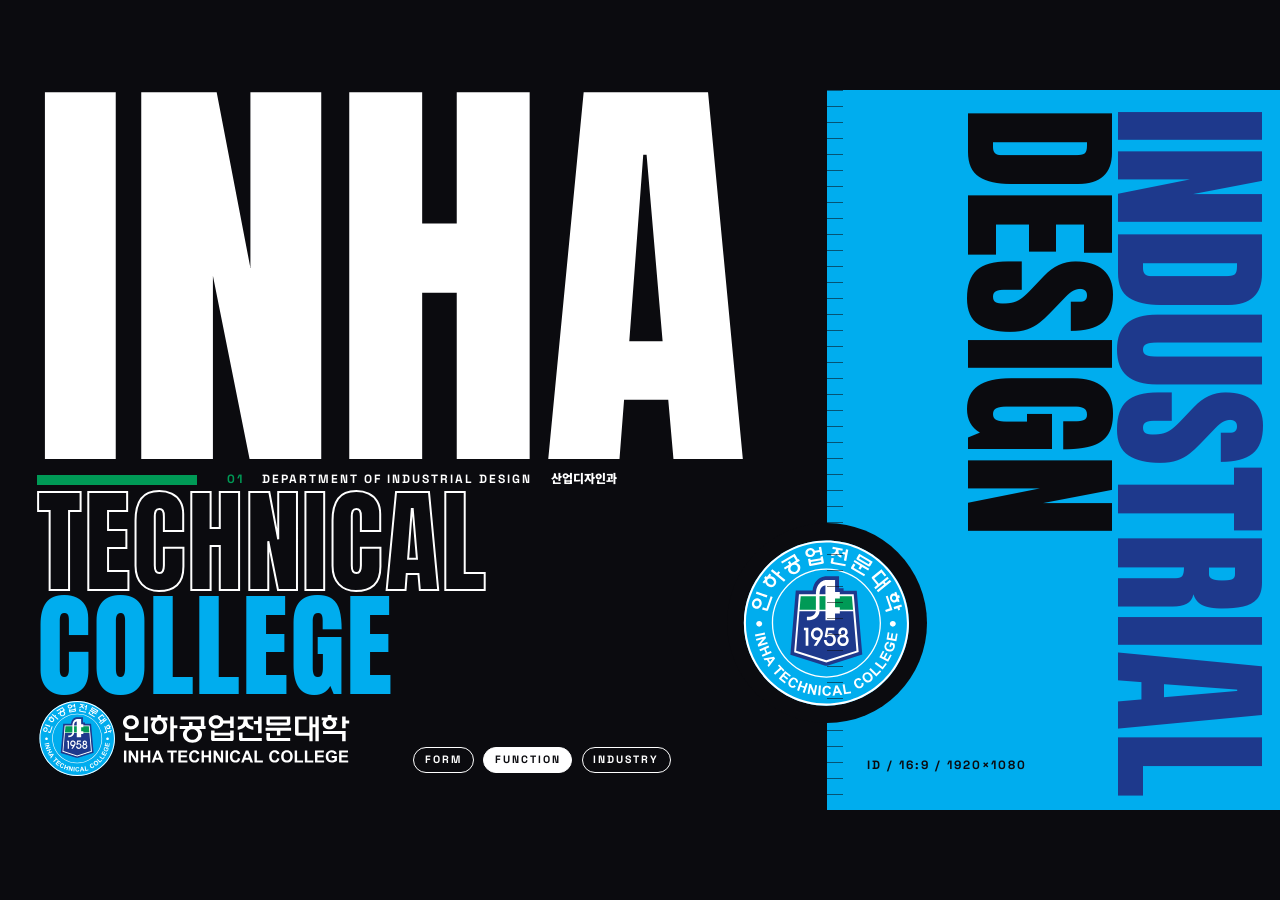
==== typography-art/index.html @ afdb6280 "Add INHA Industrial Design typography poster (1920x1080 HTML/CSS) 16:9 typographic layout built on t" ====
<!doctype html>
<html lang="ko">
<head>
  <meta charset="utf-8">
  <meta name="viewport" content="width=device-width, initial-scale=1">
  <title>INHA Industrial Design</title>
  <link rel="preconnect" href="https://fonts.googleapis.com">
  <link rel="preconnect" href="https://fonts.gstatic.com" crossorigin>
  <link href="https://fonts.googleapis.com/css2?family=Anton&family=Space+Grotesk:wght@400;700&family=Noto+Sans+KR:wght@500;900&display=swap" rel="stylesheet">
  <link rel="stylesheet" href="style.css">
</head>
<body>
  <!-- 1920×1080 stage; scales to any window, keeps 16:9 -->
  <div class="frame">
    <main class="stage">

      <!-- left: black field -->
      <section class="field">
        <h1 class="inha" aria-label="INHA">INHA</h1>

        <div class="tc">
          <span class="technical">TECHNICAL</span>
          <span class="college">COLLEGE</span>
        </div>

        <div class="bar"></div>

        <p class="meta meta--top">
          <span>01</span>
          <span>DEPARTMENT OF INDUSTRIAL DESIGN</span>
          <span class="ko">산업디자인과</span>
        </p>

        <img class="lockup" src="assets/inha-lockup.svg" alt="인하공업전문대학 INHA TECHNICAL COLLEGE">

        <ul class="keywords">
          <li>FORM</li>
          <li>FUNCTION</li>
          <li>INDUSTRY</li>
        </ul>
      </section>

      <!-- right: cyan panel -->
      <section class="panel">
        <div class="vertical">
          <span class="industrial">INDUSTRIAL</span>
          <span class="design">DESIGN</span>
        </div>
        <p class="meta meta--panel">ID / 16:9 / 1920×1080</p>
      </section>

      <!-- emblem on the seam -->
      <div class="seal">
        <img src="assets/inha-emblem.svg" alt="인하공업전문대학 엠블럼">
      </div>

      <div class="ruler" aria-hidden="true"></div>
    </main>
  </div>
</body>
</html>
---- typography-art/style.css ----
/* INHA TECHNICAL COLLEGE — INDUSTRIAL DESIGN
   Designed on a 1920×1080 grid. --u equals 1px at full size,
   so every value below reads as a pixel on the original artboard. */

:root {
  --cyan: #00adee;   /* logo cyan  */
  --navy: #1e398c;   /* logo navy  */
  --green: #009a56;  /* logo green */
  --ink: #0b0b0f;
  --paper: #ffffff;
}

* { margin: 0; padding: 0; box-sizing: border-box; }

html, body { height: 100%; }

body {
  background: var(--ink);
  display: grid;
  place-items: center;
  overflow: hidden;
}

.frame {
  width: min(100vw, calc(100vh * 16 / 9));
  aspect-ratio: 16 / 9;
  container-type: inline-size;
}

.stage {
  --u: calc(100cqw / 1920);
  position: relative;
  width: 100%;
  height: 100%;
  overflow: hidden;
  background: var(--ink);
  color: var(--paper);
  font-family: "Space Grotesk", "Noto Sans KR", sans-serif;
}

/* ---------- left field ---------- */

.inha {
  position: absolute;
  left: calc(48 * var(--u));
  top: calc(-38 * var(--u));
  font-family: "Anton", sans-serif;
  font-weight: 400;
  font-size: calc(640 * var(--u));
  line-height: 1;
  letter-spacing: calc(-6 * var(--u));
  color: var(--paper);
}

.tc {
  position: absolute;
  left: calc(56 * var(--u));
  top: calc(600 * var(--u));
  display: flex;
  flex-direction: column;
  font-family: "Anton", sans-serif;
  font-size: calc(170 * var(--u));
  line-height: .92;
  letter-spacing: calc(2 * var(--u));
}

.technical {
  color: transparent;
  -webkit-text-stroke: calc(3 * var(--u)) var(--paper);
}

.college { color: var(--cyan); }

.bar {
  position: absolute;
  left: calc(56 * var(--u));
  top: calc(578 * var(--u));
  width: calc(240 * var(--u));
  height: calc(14 * var(--u));
  background: var(--green);
}

.meta {
  font-size: calc(18 * var(--u));
  font-weight: 700;
  letter-spacing: calc(3 * var(--u));
  text-transform: uppercase;
}

.meta--top {
  position: absolute;
  left: calc(340 * var(--u));
  top: calc(568 * var(--u));
  display: flex;
  gap: calc(28 * var(--u));
  align-items: baseline;
}

.meta--top span:first-child { color: var(--green); }

.ko {
  font-family: "Noto Sans KR", sans-serif;
  font-weight: 900;
  letter-spacing: 0;
}

.lockup {
  position: absolute;
  left: calc(56 * var(--u));
  bottom: calc(48 * var(--u));
  width: calc(470 * var(--u));
  height: auto;
}

.keywords {
  position: absolute;
  list-style: none;
  left: calc(620 * var(--u));
  bottom: calc(56 * var(--u));
  display: flex;
  gap: calc(14 * var(--u));
  font-size: calc(16 * var(--u));
  font-weight: 700;
  letter-spacing: calc(3 * var(--u));
}

.keywords li {
  padding: calc(8 * var(--u)) calc(16 * var(--u));
  border: calc(2 * var(--u)) solid var(--paper);
  border-radius: calc(40 * var(--u));
}

.keywords li:nth-child(2) {
  background: var(--paper);
  color: var(--ink);
}

/* ---------- right panel ---------- */

.panel {
  position: absolute;
  top: 0;
  right: 0;
  width: calc(680 * var(--u));
  height: 100%;
  background: var(--cyan);
  color: var(--navy);
}

.vertical {
  position: absolute;
  top: calc(26 * var(--u));
  right: calc(30 * var(--u));
  display: flex;
  flex-direction: row-reverse;
  gap: calc(10 * var(--u));
  font-family: "Anton", sans-serif;
}

.vertical span {
  writing-mode: vertical-rl;
  line-height: .86;
}

.industrial {
  font-size: calc(250 * var(--u));
  color: var(--navy);
}

.design {
  font-size: calc(250 * var(--u));
  color: var(--ink);
}

.meta--panel {
  position: absolute;
  left: calc(60 * var(--u));
  bottom: calc(56 * var(--u));
  color: var(--ink);
}

/* ---------- emblem on the seam ---------- */

.seal {
  position: absolute;
  left: calc((1240 - 150) * var(--u));
  top: calc(650 * var(--u));
  width: calc(300 * var(--u));
  height: calc(300 * var(--u));
  padding: calc(20 * var(--u));
  border-radius: 50%;
  background: var(--ink);
}

.seal img {
  display: block;
  width: 100%;
  height: 100%;
}

/* thin tick ruler on the seam */
.ruler {
  position: absolute;
  left: calc(1240 * var(--u));
  top: 0;
  width: calc(24 * var(--u));
  height: 100%;
  background: repeating-linear-gradient(
    to bottom,
    var(--ink) 0 calc(2 * var(--u)),
    transparent calc(2 * var(--u)) calc(24 * var(--u))
  );
  opacity: .55;
}
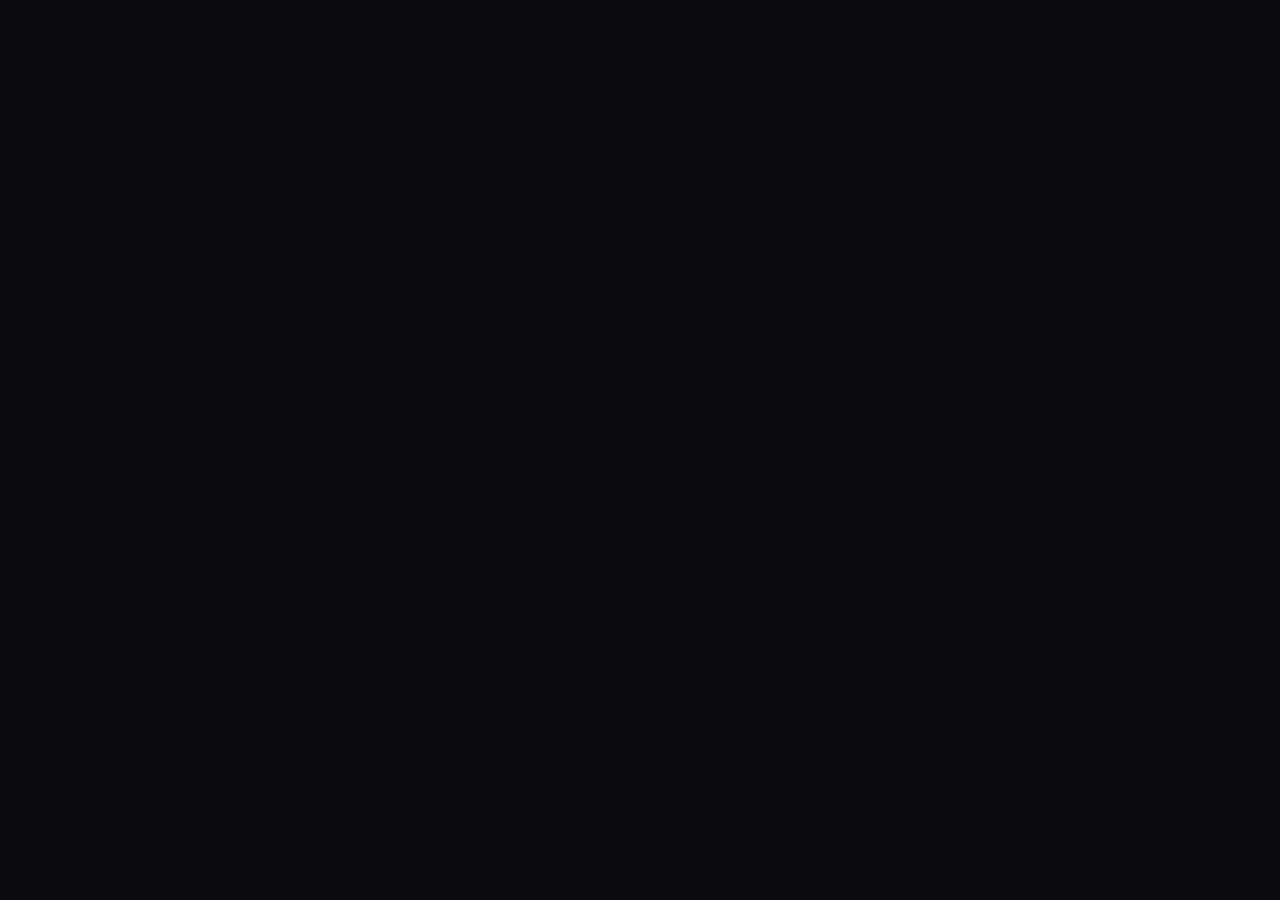
==== commit 8500b1b3: "Turn the poster into a looping motion graphic, drop repeated type Remove the lockup, department line" ====
--- a/typography-art/index.html
+++ b/typography-art/index.html
@@ -6,55 +6,42 @@
   <title>INHA Industrial Design</title>
   <link rel="preconnect" href="https://fonts.googleapis.com">
   <link rel="preconnect" href="https://fonts.gstatic.com" crossorigin>
-  <link href="https://fonts.googleapis.com/css2?family=Anton&family=Space+Grotesk:wght@400;700&family=Noto+Sans+KR:wght@500;900&display=swap" rel="stylesheet">
+  <link href="https://fonts.googleapis.com/css2?family=Anton&display=swap" rel="stylesheet">
   <link rel="stylesheet" href="style.css">
 </head>
 <body>
-  <!-- 1920×1080 stage; scales to any window, keeps 16:9 -->
+  <!-- 1920×1080 stage; scales to any window, keeps 16:9. 10s loop. -->
   <div class="frame">
-    <main class="stage">
+    <main class="stage" aria-label="INHA TECHNICAL COLLEGE INDUSTRIAL DESIGN">
 
       <!-- left: black field -->
-      <section class="field">
-        <h1 class="inha" aria-label="INHA">INHA</h1>
+      <h1 class="inha" aria-hidden="true">
+        <span style="--i:0">I</span><span style="--i:1">N</span><span style="--i:2">H</span><span style="--i:3">A</span>
+      </h1>
 
-        <div class="tc">
-          <span class="technical">TECHNICAL</span>
-          <span class="college">COLLEGE</span>
-        </div>
+      <div class="bar"></div>
 
-        <div class="bar"></div>
-
-        <p class="meta meta--top">
-          <span>01</span>
-          <span>DEPARTMENT OF INDUSTRIAL DESIGN</span>
-          <span class="ko">산업디자인과</span>
-        </p>
-
-        <img class="lockup" src="assets/inha-lockup.svg" alt="인하공업전문대학 INHA TECHNICAL COLLEGE">
-
-        <ul class="keywords">
-          <li>FORM</li>
-          <li>FUNCTION</li>
-          <li>INDUSTRY</li>
-        </ul>
-      </section>
+      <div class="tc" aria-hidden="true">
+        <span class="technical">
+          <span style="--i:0">T</span><span style="--i:1">E</span><span style="--i:2">C</span><span style="--i:3">H</span><span style="--i:4">N</span><span style="--i:5">I</span><span style="--i:6">C</span><span style="--i:7">A</span><span style="--i:8">L</span>
+        </span>
+        <span class="college">COLLEGE</span>
+      </div>
 
       <!-- right: cyan panel -->
-      <section class="panel">
+      <section class="panel" aria-hidden="true">
         <div class="vertical">
           <span class="industrial">INDUSTRIAL</span>
           <span class="design">DESIGN</span>
         </div>
-        <p class="meta meta--panel">ID / 16:9 / 1920×1080</p>
       </section>
+
+      <div class="ruler" aria-hidden="true"></div>
 
       <!-- emblem on the seam -->
       <div class="seal">
         <img src="assets/inha-emblem.svg" alt="인하공업전문대학 엠블럼">
       </div>
-
-      <div class="ruler" aria-hidden="true"></div>
     </main>
   </div>
 </body>
--- a/typography-art/style.css
+++ b/typography-art/style.css
@@ -1,6 +1,7 @@
-/* INHA TECHNICAL COLLEGE — INDUSTRIAL DESIGN
+/* INHA TECHNICAL COLLEGE — INDUSTRIAL DESIGN (motion)
    Designed on a 1920×1080 grid. --u equals 1px at full size,
-   so every value below reads as a pixel on the original artboard. */
+   so every value below reads as a pixel on the original artboard.
+   Everything runs on one 10s loop: build in → hold → clear out. */
 
 :root {
   --cyan: #00adee;   /* logo cyan  */
@@ -8,6 +9,8 @@
   --green: #009a56;  /* logo green */
   --ink: #0b0b0f;
   --paper: #ffffff;
+  --T: 10s;
+  --ease: cubic-bezier(.75, 0, .2, 1);
 }
 
 * { margin: 0; padding: 0; box-sizing: border-box; }
@@ -35,107 +38,90 @@
   overflow: hidden;
   background: var(--ink);
   color: var(--paper);
-  font-family: "Space Grotesk", "Noto Sans KR", sans-serif;
-}
-
-/* ---------- left field ---------- */
+  font-family: "Anton", "Impact", sans-serif;
+}
+
+/* every animated piece shares the loop */
+.inha span,
+.technical span,
+.college,
+.bar,
+.panel,
+.industrial,
+.design,
+.seal,
+.ruler {
+  animation-duration: var(--T);
+  animation-iteration-count: infinite;
+  animation-timing-function: var(--ease);
+  animation-fill-mode: both;
+}
+
+/* ---------- INHA ---------- */
 
 .inha {
   position: absolute;
   left: calc(48 * var(--u));
   top: calc(-38 * var(--u));
-  font-family: "Anton", sans-serif;
   font-weight: 400;
   font-size: calc(640 * var(--u));
   line-height: 1;
   letter-spacing: calc(-6 * var(--u));
-  color: var(--paper);
+  clip-path: inset(0 -10% 0 -10%);
+}
+
+.inha span {
+  display: inline-block;
+  animation-name: rise, flash;
+  animation-delay: calc(.25s + var(--i) * .12s), calc(var(--i) * .12s);
+}
+
+/* ---------- TECHNICAL / COLLEGE ---------- */
+
+.bar {
+  position: absolute;
+  left: calc(56 * var(--u));
+  top: calc(612 * var(--u));
+  width: calc(240 * var(--u));
+  height: calc(14 * var(--u));
+  background: var(--green);
+  transform-origin: left center;
+  animation-name: grow;
+  animation-delay: .7s;
 }
 
 .tc {
   position: absolute;
   left: calc(56 * var(--u));
-  top: calc(600 * var(--u));
+  top: calc(650 * var(--u));
   display: flex;
   flex-direction: column;
-  font-family: "Anton", sans-serif;
   font-size: calc(170 * var(--u));
   line-height: .92;
   letter-spacing: calc(2 * var(--u));
 }
 
 .technical {
+  display: block;
+  clip-path: inset(0 -5% 0 0);
   color: transparent;
   -webkit-text-stroke: calc(3 * var(--u)) var(--paper);
 }
 
-.college { color: var(--cyan); }
-
-.bar {
-  position: absolute;
-  left: calc(56 * var(--u));
-  top: calc(578 * var(--u));
-  width: calc(240 * var(--u));
-  height: calc(14 * var(--u));
-  background: var(--green);
-}
-
-.meta {
-  font-size: calc(18 * var(--u));
-  font-weight: 700;
-  letter-spacing: calc(3 * var(--u));
-  text-transform: uppercase;
-}
-
-.meta--top {
-  position: absolute;
-  left: calc(340 * var(--u));
-  top: calc(568 * var(--u));
-  display: flex;
-  gap: calc(28 * var(--u));
-  align-items: baseline;
-}
-
-.meta--top span:first-child { color: var(--green); }
-
-.ko {
-  font-family: "Noto Sans KR", sans-serif;
-  font-weight: 900;
-  letter-spacing: 0;
-}
-
-.lockup {
-  position: absolute;
-  left: calc(56 * var(--u));
-  bottom: calc(48 * var(--u));
-  width: calc(470 * var(--u));
-  height: auto;
-}
-
-.keywords {
-  position: absolute;
-  list-style: none;
-  left: calc(620 * var(--u));
-  bottom: calc(56 * var(--u));
-  display: flex;
-  gap: calc(14 * var(--u));
-  font-size: calc(16 * var(--u));
-  font-weight: 700;
-  letter-spacing: calc(3 * var(--u));
-}
-
-.keywords li {
-  padding: calc(8 * var(--u)) calc(16 * var(--u));
-  border: calc(2 * var(--u)) solid var(--paper);
-  border-radius: calc(40 * var(--u));
-}
-
-.keywords li:nth-child(2) {
-  background: var(--paper);
-  color: var(--ink);
-}
-
-/* ---------- right panel ---------- */
+.technical span {
+  display: inline-block;
+  animation-name: rise;
+  animation-delay: calc(.9s + var(--i) * .05s);
+}
+
+.college {
+  display: block;
+  color: var(--cyan);
+  animation-name: wipe;
+  animation-delay: 1.3s;
+}
+
+/* ---------- cyan panel ---------- */
 
 .panel {
   position: absolute;
@@ -143,8 +129,9 @@
   right: 0;
   width: calc(680 * var(--u));
   height: 100%;
+  overflow: hidden;
   background: var(--cyan);
-  color: var(--navy);
+  animation-name: panel;
 }
 
 .vertical {
@@ -154,29 +141,42 @@
   display: flex;
   flex-direction: row-reverse;
   gap: calc(10 * var(--u));
-  font-family: "Anton", sans-serif;
 }
 
 .vertical span {
   writing-mode: vertical-rl;
   line-height: .86;
+  font-size: calc(250 * var(--u));
 }
 
 .industrial {
-  font-size: calc(250 * var(--u));
   color: var(--navy);
+  animation-name: drop;
+  animation-delay: .5s;
 }
 
 .design {
-  font-size: calc(250 * var(--u));
   color: var(--ink);
-}
-
-.meta--panel {
-  position: absolute;
-  left: calc(60 * var(--u));
-  bottom: calc(56 * var(--u));
-  color: var(--ink);
+  animation-name: lift;
+  animation-delay: .75s;
+}
+
+/* tick ruler on the seam, always scrolling */
+.ruler {
+  position: absolute;
+  left: calc(1240 * var(--u));
+  top: 0;
+  width: calc(24 * var(--u));
+  height: 100%;
+  opacity: .55;
+  background: repeating-linear-gradient(
+    to bottom,
+    var(--ink) 0 calc(2 * var(--u)),
+    transparent calc(2 * var(--u)) calc(24 * var(--u))
+  );
+  animation-name: panel, ticks;
+  animation-duration: var(--T), 1s;
+  animation-timing-function: var(--ease), linear;
 }
 
 /* ---------- emblem on the seam ---------- */
@@ -190,25 +190,76 @@
   padding: calc(20 * var(--u));
   border-radius: 50%;
   background: var(--ink);
+  animation-name: pop;
+  animation-delay: 1.1s;
 }
 
 .seal img {
   display: block;
   width: 100%;
   height: 100%;
-}
-
-/* thin tick ruler on the seam */
-.ruler {
-  position: absolute;
-  left: calc(1240 * var(--u));
-  top: 0;
-  width: calc(24 * var(--u));
-  height: 100%;
-  background: repeating-linear-gradient(
-    to bottom,
-    var(--ink) 0 calc(2 * var(--u)),
-    transparent calc(2 * var(--u)) calc(24 * var(--u))
-  );
-  opacity: .55;
-}
+  animation: spin var(--T) linear infinite;
+}
+
+/* ---------- keyframes (percent of the 10s loop) ---------- */
+
+@keyframes rise {
+  0%        { transform: translateY(105%); }
+  9%, 72%   { transform: translateY(0); }
+  82%, 100% { transform: translateY(-105%); }
+}
+
+/* a cyan wave runs through INHA mid-loop */
+@keyframes flash {
+  0%, 44%, 52%, 100% { color: var(--paper); }
+  47%, 49%           { color: var(--cyan); }
+}
+
+@keyframes grow {
+  0%        { transform: scaleX(0); }
+  8%, 72%   { transform: scaleX(1); transform-origin: left center; }
+  80%, 100% { transform: scaleX(0); transform-origin: right center; }
+}
+
+@keyframes wipe {
+  0%        { clip-path: inset(0 100% 0 0); }
+  9%, 70%   { clip-path: inset(0 0 0 0); }
+  80%, 100% { clip-path: inset(0 0 0 100%); }
+}
+
+@keyframes panel {
+  0%        { clip-path: inset(0 0 0 100%); }
+  7%, 86%   { clip-path: inset(0 0 0 0); }
+  95%, 100% { clip-path: inset(0 0 0 100%); }
+}
+
+@keyframes drop {
+  0%        { transform: translateY(-105%); }
+  10%, 76%  { transform: translateY(0); }
+  86%, 100% { transform: translateY(105%); }
+}
+
+@keyframes lift {
+  0%        { transform: translateY(105%); }
+  10%, 76%  { transform: translateY(0); }
+  86%, 100% { transform: translateY(-105%); }
+}
+
+@keyframes pop {
+  0%        { transform: scale(0) rotate(-120deg); }
+  10%, 70%  { transform: scale(1) rotate(0); }
+  78%, 100% { transform: scale(0) rotate(120deg); }
+}
+
+@keyframes spin {
+  to { transform: rotate(360deg); }
+}
+
+@keyframes ticks {
+  to { background-position: 0 calc(24 * var(--u)); }
+}
+
+/* show the finished poster, still, for anyone who prefers less motion */
+@media (prefers-reduced-motion: reduce) {
+  *, *::before, *::after { animation: none !important; }
+}
